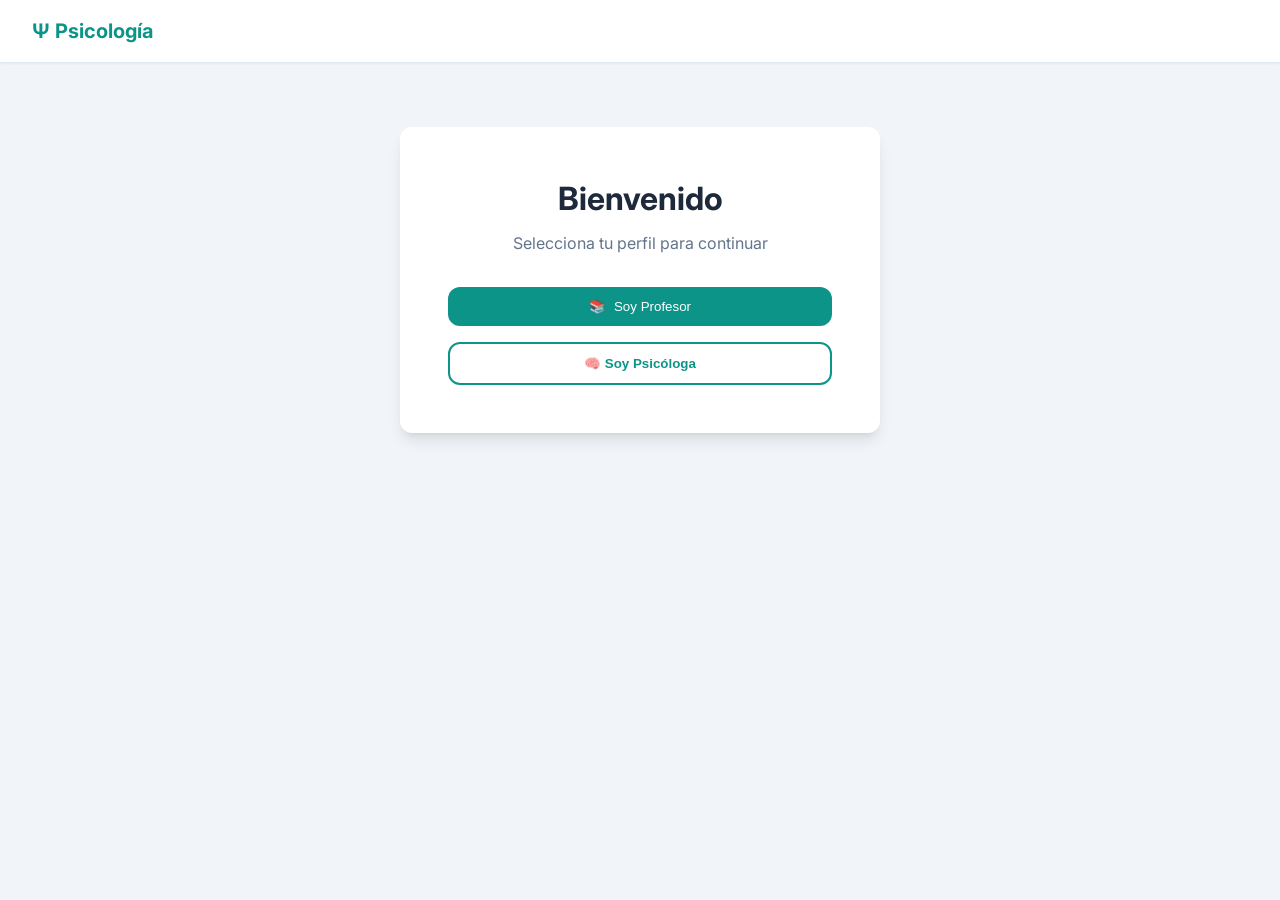
==== Desktop/Proyectos/Agendamiento_citas/index.html @ 6d6d8ee0 "Subiendo mi pagina" ====
<!DOCTYPE html>
<html lang="es">
<head>
    <meta charset="UTF-8">
    <meta name="viewport" content="width=device-width, initial-scale=1.0">
    <title>Agendamiento Psicología</title>
    <link rel="stylesheet" href="style.css">
    <link href="https://fonts.googleapis.com/css2?family=Inter:wght@300;400;500;600&display=swap" rel="stylesheet">
</head>
<body>
    <div id="app">
        <!-- Navigation / Header -->
        <header class="app-header">
            <div class="logo">Ψ Psicología</div>
            <nav id="nav-menu" class="hidden">
                <span id="user-display"></span>
                <button id="logout-btn" class="btn-secondary">Cerrar Sesión</button>
            </nav>
        </header>

        <!-- Main Content Area -->
        <main class="container">
            <!-- Login View -->
            <section id="login-view" class="view active">
                <div class="login-card">
                    <h1>Bienvenido</h1>
                    <p class="subtitle">Selecciona tu perfil para continuar</p>
                    <div class="login-options">
                        <button id="login-teacher-btn" class="btn-primary">
                            <span class="icon">📚</span> Soy Profesor
                        </button>
                        <button id="login-psych-btn" class="btn-outline">
                            <span class="icon">🧠</span> Soy Psicóloga
                        </button>
                    </div>
                </div>
            </section>

            <!-- Teacher Dashboard -->
            <section id="teacher-view" class="view hidden">
                <div class="dashboard-header">
                    <h2>Agendar Cita</h2>
                    <p>Selecciona un horario disponible para tu consulta.</p>
                </div>
                <div id="calendar-grid" class="calendar-grid">
                    <!-- Slots will be injected here by JS -->
                </div>
            </section>

            <!-- Psychologist Dashboard -->
            <section id="psych-view" class="view hidden">
                <div class="dashboard-header">
                    <h2>Mi Agenda</h2>
                    <p>Próximas citas programadas.</p>
                </div>
                <div id="schedule-list" class="schedule-list">
                    <!-- Appointments will be injected here by JS -->
                </div>
            </section>
        </main>

        <!-- Booking Modal -->
        <div id="booking-modal" class="modal hidden">
            <div class="modal-content">
                <h3>Confirmar Reserva</h3>
                <p id="modal-slot-info"></p>
                <form id="booking-form">
                    <div class="form-group">
                        <label for="teacher-name">Tu Nombre</label>
                        <input type="text" id="teacher-name" required placeholder="Ej. Juan Pérez">
                    </div>
                    <div class="form-group">
                        <label for="booking-reason">Motivo (Opcional)</label>
                        <textarea id="booking-reason" placeholder="Breve descripción..."></textarea>
                    </div>
                    <div class="modal-actions">
                        <button type="button" id="cancel-booking-btn" class="btn-secondary">Cancelar</button>
                        <button type="submit" class="btn-primary">Confirmar</button>
                    </div>
                </form>
            </div>
        </div>
    </div>

    <script src="app.js"></script>
</body>
</html>
---- Desktop/Proyectos/Agendamiento_citas/style.css ----
:root {
    --primary-color: #0d9488; /* Teal 600 */
    --primary-hover: #0f766e; /* Teal 700 */
    --secondary-color: #64748b; /* Slate 500 */
    --bg-color: #f1f5f9; /* Slate 100 */
    --card-bg: #ffffff;
    --text-main: #1e293b; /* Slate 800 */
    --text-muted: #64748b;
    --border-color: #e2e8f0;
    --success-color: #10b981;
    --error-color: #ef4444;
    --shadow-sm: 0 1px 2px 0 rgb(0 0 0 / 0.05);
    --shadow-md: 0 4px 6px -1px rgb(0 0 0 / 0.1), 0 2px 4px -2px rgb(0 0 0 / 0.1);
    --shadow-lg: 0 10px 15px -3px rgb(0 0 0 / 0.1), 0 4px 6px -4px rgb(0 0 0 / 0.1);
    --radius: 0.75rem;
    --font-family: 'Inter', sans-serif;
}

* {
    box-sizing: border-box;
    margin: 0;
    padding: 0;
}

body {
    font-family: var(--font-family);
    background-color: var(--bg-color);
    color: var(--text-main);
    line-height: 1.5;
    min-height: 100vh;
    display: flex;
    flex-direction: column;
}

/* Header */
.app-header {
    background-color: var(--card-bg);
    border-bottom: 1px solid var(--border-color);
    padding: 1rem 2rem;
    display: flex;
    justify-content: space-between;
    align-items: center;
    box-shadow: var(--shadow-sm);
}

.logo {
    font-weight: 700;
    font-size: 1.25rem;
    color: var(--primary-color);
    display: flex;
    align-items: center;
    gap: 0.5rem;
}

#nav-menu {
    display: flex;
    align-items: center;
    gap: 1rem;
}

#user-display {
    font-size: 0.9rem;
    color: var(--text-muted);
}

/* Layout */
.container {
    max-width: 1024px;
    margin: 2rem auto;
    padding: 0 1rem;
    width: 100%;
    flex: 1;
}

.view {
    display: none;
    animation: fadeIn 0.3s ease-in-out;
}

.view.active {
    display: block;
}

@keyframes fadeIn {
    from { opacity: 0; transform: translateY(10px); }
    to { opacity: 1; transform: translateY(0); }
}

/* Components */
.btn-primary {
    background-color: var(--primary-color);
    color: white;
    border: none;
    padding: 0.75rem 1.5rem;
    border-radius: var(--radius);
    font-weight: 500;
    cursor: pointer;
    transition: background-color 0.2s;
    display: inline-flex;
    align-items: center;
    justify-content: center;
    gap: 0.5rem;
}

.btn-primary:hover {
    background-color: var(--primary-hover);
}

.btn-secondary {
    background-color: transparent;
    color: var(--secondary-color);
    border: 1px solid var(--border-color);
    padding: 0.5rem 1rem;
    border-radius: var(--radius);
    cursor: pointer;
    transition: all 0.2s;
}

.btn-secondary:hover {
    background-color: var(--bg-color);
    color: var(--text-main);
}

.btn-outline {
    background-color: transparent;
    color: var(--primary-color);
    border: 2px solid var(--primary-color);
    padding: 0.75rem 1.5rem;
    border-radius: var(--radius);
    font-weight: 600;
    cursor: pointer;
    transition: all 0.2s;
}

.btn-outline:hover {
    background-color: var(--primary-color);
    color: white;
}

/* Login View */
.login-card {
    background: var(--card-bg);
    padding: 3rem;
    border-radius: var(--radius);
    box-shadow: var(--shadow-lg);
    text-align: center;
    max-width: 480px;
    margin: 4rem auto;
}

.login-card h1 {
    font-size: 2rem;
    margin-bottom: 0.5rem;
    color: var(--text-main);
}

.subtitle {
    color: var(--text-muted);
    margin-bottom: 2rem;
}

.login-options {
    display: flex;
    flex-direction: column;
    gap: 1rem;
}

/* Dashboard Headers */
.dashboard-header {
    margin-bottom: 2rem;
}

.dashboard-header h2 {
    font-size: 1.75rem;
    color: var(--text-main);
}

.dashboard-header p {
    color: var(--text-muted);
}

/* Calendar Grid */
.calendar-grid {
    display: grid;
    grid-template-columns: repeat(auto-fill, minmax(250px, 1fr));
    gap: 1.5rem;
}

.slot-card {
    background: var(--card-bg);
    border: 1px solid var(--border-color);
    border-radius: var(--radius);
    padding: 1.5rem;
    transition: all 0.2s;
    cursor: pointer;
    position: relative;
    overflow: hidden;
}

.slot-card:hover:not(.booked) {
    transform: translateY(-2px);
    box-shadow: var(--shadow-md);
    border-color: var(--primary-color);
}

.slot-card.booked {
    background-color: #f8fafc;
    border-color: var(--border-color);
    cursor: not-allowed;
    opacity: 0.7;
}

.slot-time {
    font-size: 1.25rem;
    font-weight: 600;
    color: var(--text-main);
    margin-bottom: 0.5rem;
}

.slot-date {
    font-size: 0.9rem;
    color: var(--text-muted);
    margin-bottom: 1rem;
}

.slot-status {
    font-size: 0.8rem;
    font-weight: 600;
    text-transform: uppercase;
    letter-spacing: 0.05em;
}

.status-available { color: var(--success-color); }
.status-booked { color: var(--secondary-color); }

/* Psychologist List View */
.schedule-list {
    background: var(--card-bg);
    border-radius: var(--radius);
    box-shadow: var(--shadow-sm);
    overflow: hidden;
}

.schedule-item {
    padding: 1.5rem;
    border-bottom: 1px solid var(--border-color);
    display: flex;
    justify-content: space-between;
    align-items: center;
}

.schedule-item:last-child {
    border-bottom: none;
}

.schedule-time-block {
    display: flex;
    flex-direction: column;
}

.time-large {
    font-size: 1.25rem;
    font-weight: 600;
    color: var(--primary-color);
}

.schedule-details {
    flex: 1;
    margin-left: 2rem;
}

.student-name {
    font-weight: 600;
    color: var(--text-main);
}

.booking-note {
    font-size: 0.9rem;
    color: var(--text-muted);
    margin-top: 0.25rem;
}

/* Modal */
.modal {
    position: fixed;
    top: 0;
    left: 0;
    width: 100%;
    height: 100%;
    background: rgba(0, 0, 0, 0.5);
    display: flex;
    justify-content: center;
    align-items: center;
    z-index: 1000;
    backdrop-filter: blur(4px);
}

.modal.hidden {
    display: none;
}

.modal-content {
    background: var(--card-bg);
    padding: 2rem;
    border-radius: var(--radius);
    width: 100%;
    max-width: 400px;
    box-shadow: var(--shadow-lg);
    animation: slideUp 0.3s ease-out;
}

@keyframes slideUp {
    from { opacity: 0; transform: translateY(20px); }
    to { opacity: 1; transform: translateY(0); }
}

.modal-content h3 {
    margin-bottom: 1rem;
    color: var(--text-main);
}

.form-group {
    margin-bottom: 1rem;
}

.form-group label {
    display: block;
    font-size: 0.9rem;
    font-weight: 500;
    margin-bottom: 0.5rem;
    color: var(--text-main);
}

.form-group input,
.form-group textarea {
    width: 100%;
    padding: 0.75rem;
    border: 1px solid var(--border-color);
    border-radius: 0.5rem;
    font-family: var(--font-family);
    font-size: 1rem;
    transition: border-color 0.2s;
}

.form-group input:focus,
.form-group textarea:focus {
    outline: none;
    border-color: var(--primary-color);
    box-shadow: 0 0 0 3px rgba(13, 148, 136, 0.1);
}

.modal-actions {
    display: flex;
    justify-content: flex-end;
    gap: 1rem;
    margin-top: 1.5rem;
}

/* Utility to hide elements */
.hidden {
    display: none !important;
}
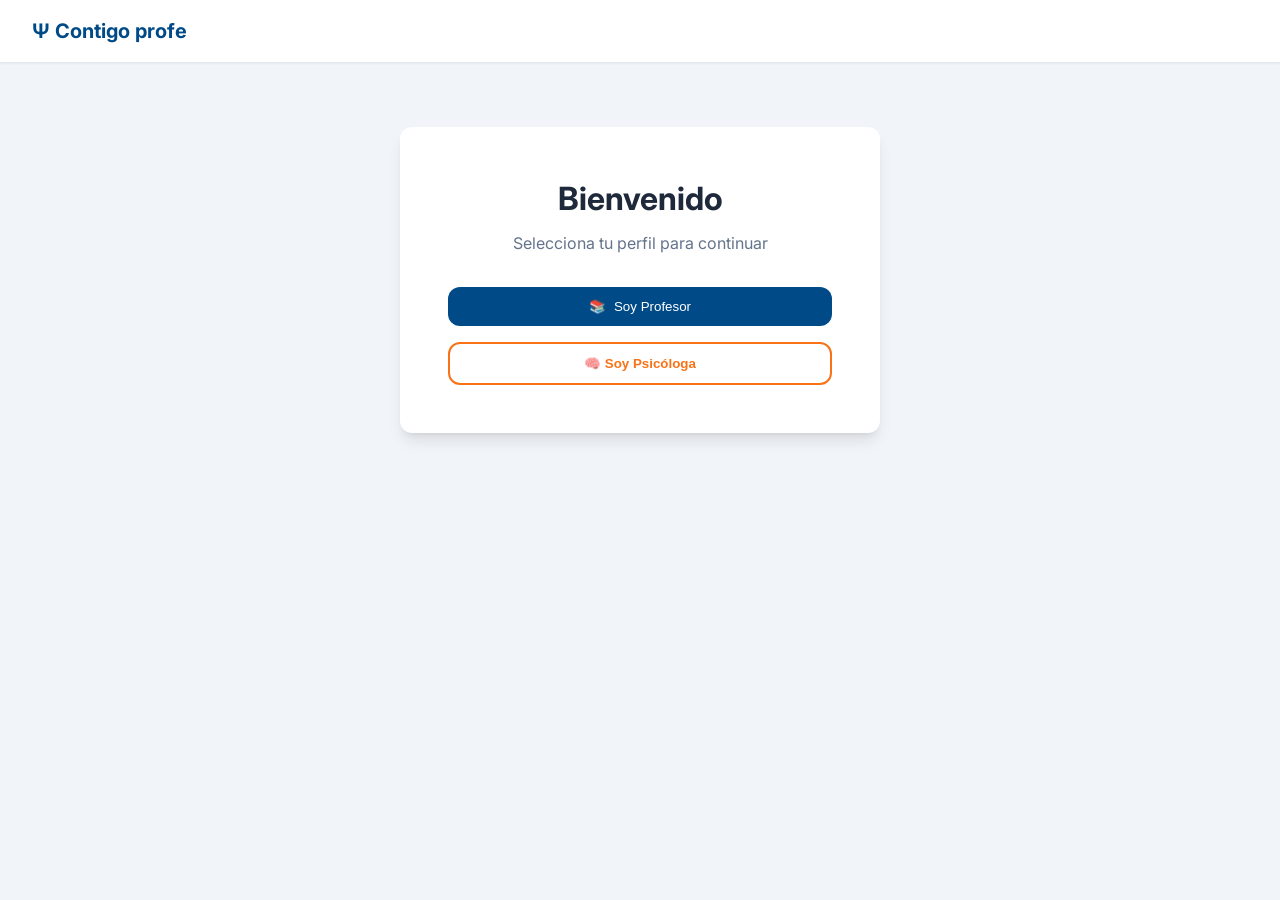
==== commit a22fac16: "fix: actualizando la ubicación correcta de los archivos para Vercel" ====
--- a/Desktop/Proyectos/Agendamiento_citas/index.html
+++ b/Desktop/Proyectos/Agendamiento_citas/index.html
@@ -1,5 +1,6 @@
 <!DOCTYPE html>
 <html lang="es">
+
 <head>
     <meta charset="UTF-8">
     <meta name="viewport" content="width=device-width, initial-scale=1.0">
@@ -7,11 +8,12 @@
     <link rel="stylesheet" href="style.css">
     <link href="https://fonts.googleapis.com/css2?family=Inter:wght@300;400;500;600&display=swap" rel="stylesheet">
 </head>
+
 <body>
     <div id="app">
         <!-- Navigation / Header -->
         <header class="app-header">
-            <div class="logo">Ψ Psicología</div>
+            <div class="logo">Ψ Contigo profe</div>
             <nav id="nav-menu" class="hidden">
                 <span id="user-display"></span>
                 <button id="logout-btn" class="btn-secondary">Cerrar Sesión</button>
@@ -25,14 +27,32 @@
                 <div class="login-card">
                     <h1>Bienvenido</h1>
                     <p class="subtitle">Selecciona tu perfil para continuar</p>
-                    <div class="login-options">
+                    <div id="login-selection" class="login-options">
                         <button id="login-teacher-btn" class="btn-primary">
                             <span class="icon">📚</span> Soy Profesor
                         </button>
-                        <button id="login-psych-btn" class="btn-outline">
+                        <button id="show-psych-login-btn" class="btn-outline">
                             <span class="icon">🧠</span> Soy Psicóloga
                         </button>
                     </div>
+
+                    <form id="psych-login-form" class="hidden" style="margin-top: 1.5rem; text-align: left;">
+                        <div class="form-group">
+                            <label for="psych-username">Usuario</label>
+                            <input type="text" id="psych-username" required placeholder="admin">
+                        </div>
+                        <div class="form-group">
+                            <label for="psych-password">Contraseña</label>
+                            <input type="password" id="psych-password" required placeholder="1234">
+                        </div>
+                        <div style="color: var(--error-color); font-size: 0.85rem; margin-bottom: 1rem; display: none;"
+                            id="login-error-msg">Credenciales incorrectas</div>
+                        <div style="display: flex; gap: 1rem;">
+                            <button type="button" id="back-to-selection-btn" class="btn-secondary"
+                                style="flex: 1;">Volver</button>
+                            <button type="submit" class="btn-primary" style="flex: 1;">Entrar</button>
+                        </div>
+                    </form>
                 </div>
             </section>
 
@@ -40,10 +60,35 @@
             <section id="teacher-view" class="view hidden">
                 <div class="dashboard-header">
                     <h2>Agendar Cita</h2>
-                    <p>Selecciona un horario disponible para tu consulta.</p>
+                    <p>Selecciona un día para ver los horarios disponibles.</p>
                 </div>
-                <div id="calendar-grid" class="calendar-grid">
-                    <!-- Slots will be injected here by JS -->
+
+                <div class="calendar-container">
+                    <div class="calendar-header">
+                        <button id="prev-month-btn" class="btn-icon">&lt;</button>
+                        <h3 id="current-month-display">Mes Año</h3>
+                        <button id="next-month-btn" class="btn-icon">&gt;</button>
+                    </div>
+                    <div class="calendar-weekdays">
+                        <div>Lun</div>
+                        <div>Mar</div>
+                        <div>Mié</div>
+                        <div>Jue</div>
+                        <div>Vie</div>
+                        <div>Sáb</div>
+                        <div>Dom</div>
+                    </div>
+                    <div id="calendar-days" class="calendar-days">
+                        <!-- Days will be injected here -->
+                    </div>
+                </div>
+
+                <div id="slots-container" class="hidden" style="margin-top: 2rem;">
+                    <h3 style="margin-bottom: 1rem; font-size: 1.2rem;">Horarios Disponibles para <span
+                            id="selected-date-display" style="color: var(--primary-color);"></span></h3>
+                    <div id="calendar-grid" class="calendar-grid">
+                        <!-- Slots will be injected here by JS -->
+                    </div>
                 </div>
             </section>
 
@@ -70,6 +115,20 @@
                         <input type="text" id="teacher-name" required placeholder="Ej. Juan Pérez">
                     </div>
                     <div class="form-group">
+                        <label for="teacher-cedula">No. de Cédula</label>
+                        <input type="text" id="teacher-cedula" required placeholder="123456789" pattern="[0-9]*"
+                            title="Solo números">
+                    </div>
+                    <div class="form-group">
+                        <label for="teacher-sede">Sede</label>
+                        <select id="teacher-sede" required
+                            style="width: 100%; padding: 0.75rem; border: 1px solid var(--border-color); border-radius: 0.5rem; font-family: var(--font-family); font-size: 1rem;">
+                            <option value="" disabled selected>Selecciona tu sede</option>
+                            <option value="Sede A">Sede A</option>
+                            <option value="Sede B">Sede B</option>
+                        </select>
+                    </div>
+                    <div class="form-group">
                         <label for="booking-reason">Motivo (Opcional)</label>
                         <textarea id="booking-reason" placeholder="Breve descripción..."></textarea>
                     </div>
@@ -84,4 +143,5 @@
 
     <script src="app.js"></script>
 </body>
-</html>
+
+</html>
--- a/Desktop/Proyectos/Agendamiento_citas/style.css
+++ b/Desktop/Proyectos/Agendamiento_citas/style.css
@@ -1,10 +1,14 @@
 :root {
-    --primary-color: #0d9488; /* Teal 600 */
-    --primary-hover: #0f766e; /* Teal 700 */
-    --secondary-color: #64748b; /* Slate 500 */
-    --bg-color: #f1f5f9; /* Slate 100 */
+    --primary-color: #004b87;
+    /* Goleman Blue */
+    --primary-hover: #003366;
+    --secondary-color: #64748b;
+    --accent-color: #f97316;
+    /* Goleman Orange */
+    --accent-hover: #ea580c;
+    --bg-color: #f1f5f9;
     --card-bg: #ffffff;
-    --text-main: #1e293b; /* Slate 800 */
+    --text-main: #1e293b;
     --text-muted: #64748b;
     --border-color: #e2e8f0;
     --success-color: #10b981;
@@ -82,8 +86,15 @@
 }
 
 @keyframes fadeIn {
-    from { opacity: 0; transform: translateY(10px); }
-    to { opacity: 1; transform: translateY(0); }
+    from {
+        opacity: 0;
+        transform: translateY(10px);
+    }
+
+    to {
+        opacity: 1;
+        transform: translateY(0);
+    }
 }
 
 /* Components */
@@ -123,8 +134,8 @@
 
 .btn-outline {
     background-color: transparent;
-    color: var(--primary-color);
-    border: 2px solid var(--primary-color);
+    color: var(--accent-color);
+    border: 2px solid var(--accent-color);
     padding: 0.75rem 1.5rem;
     border-radius: var(--radius);
     font-weight: 600;
@@ -133,7 +144,7 @@
 }
 
 .btn-outline:hover {
-    background-color: var(--primary-color);
+    background-color: var(--accent-color);
     color: white;
 }
 
@@ -230,8 +241,13 @@
     letter-spacing: 0.05em;
 }
 
-.status-available { color: var(--success-color); }
-.status-booked { color: var(--secondary-color); }
+.status-available {
+    color: var(--success-color);
+}
+
+.status-booked {
+    color: var(--secondary-color);
+}
 
 /* Psychologist List View */
 .schedule-list {
@@ -310,8 +326,15 @@
 }
 
 @keyframes slideUp {
-    from { opacity: 0; transform: translateY(20px); }
-    to { opacity: 1; transform: translateY(0); }
+    from {
+        opacity: 0;
+        transform: translateY(20px);
+    }
+
+    to {
+        opacity: 1;
+        transform: translateY(0);
+    }
 }
 
 .modal-content h3 {
@@ -360,3 +383,142 @@
 .hidden {
     display: none !important;
 }
+
+/* Calendar UI */
+.calendar-container {
+    background: var(--card-bg);
+    border-radius: var(--radius);
+    padding: 1.5rem;
+    box-shadow: var(--shadow-sm);
+    border: 1px solid var(--border-color);
+}
+
+.calendar-header {
+    display: flex;
+    justify-content: space-between;
+    align-items: center;
+    margin-bottom: 1.5rem;
+}
+
+.calendar-header h3 {
+    font-size: 1.25rem;
+    color: var(--text-main);
+}
+
+.btn-icon {
+    background: transparent;
+    border: 1px solid var(--border-color);
+    border-radius: 50%;
+    width: 32px;
+    height: 32px;
+    display: flex;
+    align-items: center;
+    justify-content: center;
+    cursor: pointer;
+    transition: all 0.2s;
+}
+
+.btn-icon:hover {
+    background: var(--bg-color);
+    color: var(--primary-color);
+}
+
+.calendar-weekdays {
+    display: grid;
+    grid-template-columns: repeat(7, 1fr);
+    text-align: center;
+    font-weight: 600;
+    font-size: 0.85rem;
+    color: var(--text-muted);
+    margin-bottom: 0.5rem;
+}
+
+.calendar-days {
+    display: grid;
+    grid-template-columns: repeat(7, 1fr);
+    gap: 0.25rem;
+}
+
+.calendar-day {
+    aspect-ratio: 1;
+    display: flex;
+    align-items: center;
+    justify-content: center;
+    border-radius: var(--radius);
+    cursor: pointer;
+    font-size: 0.95rem;
+    transition: all 0.2s;
+}
+
+.calendar-day:not(.empty):not(.disabled):hover {
+    background-color: var(--bg-color);
+    color: var(--primary-color);
+}
+
+.calendar-day.empty {
+    cursor: default;
+}
+
+.calendar-day.disabled {
+    color: #cbd5e1;
+    cursor: not-allowed;
+    background-color: #f8fafc;
+}
+
+.calendar-day.selected {
+    background-color: var(--primary-color);
+    color: white;
+    font-weight: 600;
+}
+
+/* Schedule Actions for Psych View */
+.schedule-actions {
+    display: flex;
+    flex-direction: column;
+    gap: 0.5rem;
+    margin-left: 1rem;
+}
+
+.btn-action {
+    background: transparent;
+    border: 1px solid var(--border-color);
+    padding: 0.5rem 0.75rem;
+    border-radius: var(--radius);
+    cursor: pointer;
+    font-size: 0.85rem;
+    font-weight: 500;
+    transition: all 0.2s;
+    display: flex;
+    align-items: center;
+    gap: 0.25rem;
+}
+
+.btn-action.done {
+    color: var(--success-color);
+    border-color: var(--success-color);
+}
+
+.btn-action.done:hover {
+    background: var(--success-color);
+    color: white;
+}
+
+.btn-action.cancel {
+    color: var(--error-color);
+    border-color: var(--error-color);
+}
+
+.btn-action.cancel:hover {
+    background: var(--error-color);
+    color: white;
+}
+
+.schedule-item.status-done {
+    opacity: 0.6;
+    background-color: #f8fafc;
+}
+
+.schedule-item.status-done .time-large {
+    text-decoration: line-through;
+    color: var(--text-muted);
+}
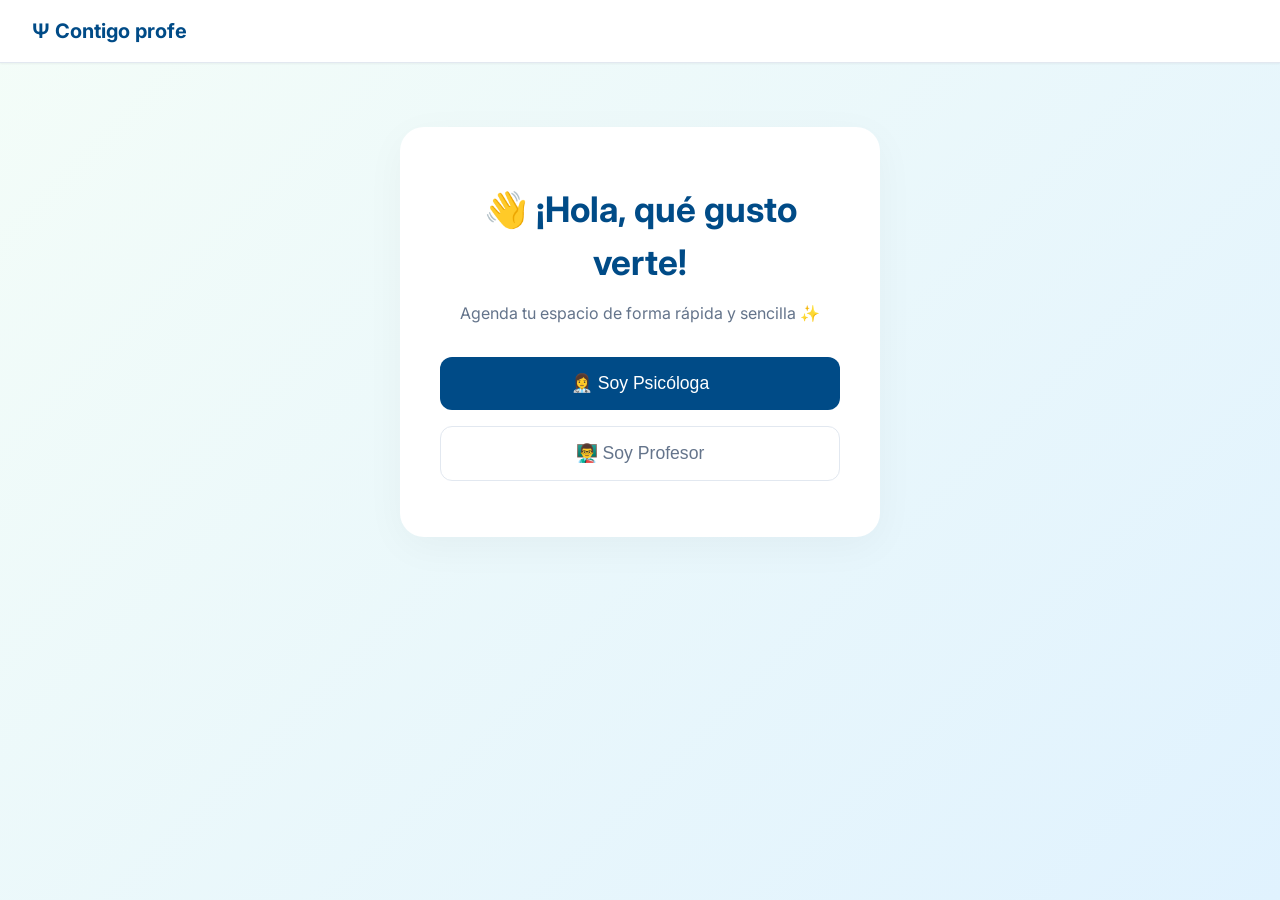
==== commit cbd6c238: "fix: copy updated files to nested directory for Vercel deployment" ====
--- a/Desktop/Proyectos/Agendamiento_citas/index.html
+++ b/Desktop/Proyectos/Agendamiento_citas/index.html
@@ -25,15 +25,13 @@
             <!-- Login View -->
             <section id="login-view" class="view active">
                 <div class="login-card">
-                    <h1>Bienvenido</h1>
-                    <p class="subtitle">Selecciona tu perfil para continuar</p>
+                    <h1>👋 ¡Hola, qué gusto verte!</h1>
+                    <p class="subtitle">Agenda tu espacio de forma rápida y sencilla ✨</p>
                     <div id="login-selection" class="login-options">
-                        <button id="login-teacher-btn" class="btn-primary">
-                            <span class="icon">📚</span> Soy Profesor
-                        </button>
-                        <button id="show-psych-login-btn" class="btn-outline">
-                            <span class="icon">🧠</span> Soy Psicóloga
-                        </button>
+                        <button id="show-psych-login-btn" class="btn-primary"
+                            style="font-size: 1.1rem; padding: 1rem;">👩‍⚕️ Soy Psicóloga</button>
+                        <button id="login-teacher-btn" class="btn-secondary"
+                            style="font-size: 1.1rem; padding: 1rem;">👨‍🏫 Soy Profesor</button>
                     </div>
 
                     <form id="psych-login-form" class="hidden" style="margin-top: 1.5rem; text-align: left;">
@@ -58,48 +56,63 @@
 
             <!-- Teacher Dashboard -->
             <section id="teacher-view" class="view hidden">
-                <div class="dashboard-header">
-                    <h2>Agendar Cita</h2>
-                    <p>Selecciona un día para ver los horarios disponibles.</p>
+                <div class="header-actions" style="margin-bottom: 0.5rem; text-align: left;">
+                    <h2 style="font-size: 1.8rem; margin-bottom: 0.2rem;">📅 Agendar Cita</h2>
+                    <p class="subtitle" style="text-align: left; margin-bottom: 1.5rem;">Selecciona una fecha y descubre
+                        los espacios que tenemos para ti. 🌿</p>
                 </div>
 
-                <div class="calendar-container">
-                    <div class="calendar-header">
-                        <button id="prev-month-btn" class="btn-icon">&lt;</button>
-                        <h3 id="current-month-display">Mes Año</h3>
-                        <button id="next-month-btn" class="btn-icon">&gt;</button>
+                <div class="split-layout">
+                    <!-- Izquierda: Calendario -->
+                    <div class="calendar-section">
+                        <div class="calendar-container">
+                            <div class="calendar-header">
+                                <button id="prev-month-btn" class="btn-icon">❮</button>
+                                <h3 id="current-month-year">...</h3>
+                                <button id="next-month-btn" class="btn-icon">❯</button>
+                            </div>
+                            <div class="calendar-weekdays">
+                                <div>Lun</div>
+                                <div>Mar</div>
+                                <div>Mié</div>
+                                <div>Jue</div>
+                                <div>Vie</div>
+                                <div>Sáb</div>
+                                <div>Dom</div>
+                            </div>
+                            <div id="calendar-days" class="calendar-days">
+                                <!-- Calendar days injected by JS -->
+                            </div>
+                        </div>
                     </div>
-                    <div class="calendar-weekdays">
-                        <div>Lun</div>
-                        <div>Mar</div>
-                        <div>Mié</div>
-                        <div>Jue</div>
-                        <div>Vie</div>
-                        <div>Sáb</div>
-                        <div>Dom</div>
-                    </div>
-                    <div id="calendar-days" class="calendar-days">
-                        <!-- Days will be injected here -->
-                    </div>
-                </div>
 
-                <div id="slots-container" class="hidden" style="margin-top: 2rem;">
-                    <h3 style="margin-bottom: 1rem; font-size: 1.2rem;">Horarios Disponibles para <span
-                            id="selected-date-display" style="color: var(--primary-color);"></span></h3>
-                    <div id="calendar-grid" class="calendar-grid">
-                        <!-- Slots will be injected here by JS -->
+                    <!-- Derecha: Horarios -->
+                    <div class="timeslot-section">
+                        <div id="slots-container" class="slots-container hidden">
+                            <h3 id="selected-date-title"
+                                style="margin-bottom: 1rem; color: var(--text-muted); font-weight: 500; font-size: 0.95rem;">
+                                Elegí desde las opciones:</h3>
+                            <div id="time-slots" class="time-slots split-style-slots">
+                                <!-- Time slots injected by JS -->
+                            </div>
+                            <button id="confirm-booking-btn" class="btn-primary"
+                                style="width: 100%; margin-top: 1rem; padding: 1rem; font-size: 1.1rem; display: none;">Confirmar
+                                cita ✨</button>
+                        </div>
                     </div>
                 </div>
             </section>
 
             <!-- Psychologist Dashboard -->
             <section id="psych-view" class="view hidden">
-                <div class="dashboard-header">
-                    <h2>Mi Agenda</h2>
-                    <p>Próximas citas programadas.</p>
+                <div class="header-actions" style="margin-bottom: 0.5rem; text-align: left;">
+                    <h2 style="font-size: 1.6rem; margin-bottom: 0.2rem;">⭐ Estas son tus próximas citas programadas
+                    </h2>
+                    <p class="subtitle" style="text-align: left; margin-bottom: 1.5rem;">Dra. Daniela Ortega · Psicóloga
+                        Goleman</p>
                 </div>
-                <div id="schedule-list" class="schedule-list">
-                    <!-- Appointments will be injected here by JS -->
+                <div id="schedule-list" class="schedule-list continuous-rows">
+                    <!-- Schedule items injected by JS -->
                 </div>
             </section>
         </main>
@@ -139,6 +152,21 @@
                 </form>
             </div>
         </div>
+
+        <!-- Cancel Confirmation Modal -->
+        <div id="cancel-modal" class="modal hidden">
+            <div class="modal-content" style="text-align: center;">
+                <h3 style="font-size: 1.5rem; margin-bottom: 0.5rem; color: var(--text-main);">Cancelar Cita</h3>
+                <p style="margin-bottom: 1.5rem; color: var(--text-muted); font-size: 0.95rem;">¿Estás seguro de
+                    cancelar esta cita? La hora volverá a estar libre de inmediato para que otro profesor agende.</p>
+                <div class="modal-actions" style="justify-content: center;">
+                    <button type="button" id="abort-cancel-btn" class="btn-secondary" style="flex: 1;">Conservar
+                        Cita</button>
+                    <button type="button" id="confirm-cancel-btn" class="btn-primary"
+                        style="flex: 1; background-color: var(--error-color); border: none;">Sí, cancelar</button>
+                </div>
+            </div>
+        </div>
     </div>
 
     <script src="app.js"></script>
--- a/Desktop/Proyectos/Agendamiento_citas/style.css
+++ b/Desktop/Proyectos/Agendamiento_citas/style.css
@@ -28,7 +28,7 @@
 
 body {
     font-family: var(--font-family);
-    background-color: var(--bg-color);
+    background: linear-gradient(135deg, #f4fdf8 0%, #e0f2fe 100%);
     color: var(--text-main);
     line-height: 1.5;
     min-height: 100vh;
@@ -63,8 +63,9 @@
 }
 
 #user-display {
-    font-size: 0.9rem;
-    color: var(--text-muted);
+    font-size: 0.95rem;
+    font-weight: 500;
+    color: var(--primary-color);
 }
 
 /* Layout */
@@ -151,18 +152,18 @@
 /* Login View */
 .login-card {
     background: var(--card-bg);
-    padding: 3rem;
-    border-radius: var(--radius);
-    box-shadow: var(--shadow-lg);
+    padding: 3.5rem 2.5rem;
+    border-radius: 24px;
+    box-shadow: 0 10px 40px rgba(0, 0, 0, 0.04);
     text-align: center;
     max-width: 480px;
     margin: 4rem auto;
 }
 
 .login-card h1 {
-    font-size: 2rem;
-    margin-bottom: 0.5rem;
-    color: var(--text-main);
+    font-size: 2.2rem;
+    margin-bottom: 0.75rem;
+    color: var(--primary-color);
 }
 
 .subtitle {
@@ -521,4 +522,127 @@
 .schedule-item.status-done .time-large {
     text-decoration: line-through;
     color: var(--text-muted);
+}
+
+/* --- Nuevos Estilos del Rediseño UI --- */
+.split-layout {
+    display: flex;
+    gap: 2rem;
+    flex-wrap: wrap;
+    align-items: flex-start;
+}
+
+.calendar-section {
+    flex: 1;
+    min-width: 320px;
+}
+
+.timeslot-section {
+    flex: 1;
+    min-width: 320px;
+    background: var(--card-bg);
+    border-radius: 24px;
+    padding: 2rem;
+    box-shadow: 0 8px 30px rgba(0, 0, 0, 0.03);
+    border: 1px solid var(--border-color);
+}
+
+.split-style-slots {
+    display: flex;
+    flex-direction: column;
+    gap: 0.8rem;
+    max-height: 400px;
+    overflow-y: auto;
+    padding-right: 0.5rem;
+}
+
+.split-style-slots::-webkit-scrollbar {
+    width: 6px;
+}
+
+.split-style-slots::-webkit-scrollbar-thumb {
+    background-color: #cbd5e1;
+    border-radius: 10px;
+}
+
+.split-style-slots .slot-card {
+    display: flex;
+    justify-content: space-between;
+    align-items: center;
+    padding: 1rem 1.2rem;
+    border-radius: 12px;
+    margin-bottom: 0;
+    box-shadow: none;
+    border: 1px solid var(--border-color);
+}
+
+.split-style-slots .slot-card.booked {
+    border: 1px dashed var(--border-color);
+    background: transparent;
+}
+
+.split-style-slots .slot-time {
+    font-size: 1.1rem;
+    margin-bottom: 0;
+}
+
+.split-style-slots .slot-status {
+    background: #f1f5f9;
+    padding: 0.4rem 0.8rem;
+    border-radius: 20px;
+    font-size: 0.75rem;
+}
+
+.split-style-slots .slot-card.booked .slot-status {
+    background: #e2e8f0;
+}
+
+.split-style-slots .slot-card:not(.booked) .slot-status {
+    background: #e0f2fe;
+    color: var(--primary-color);
+}
+
+.split-style-slots .slot-card.selected {
+    background-color: var(--primary-color);
+    color: white;
+    border-color: var(--primary-color);
+    box-shadow: 0 4px 15px rgba(0, 75, 135, 0.2);
+}
+
+.split-style-slots .slot-card.selected .slot-time {
+    color: white;
+}
+
+.split-style-slots .slot-card.selected .slot-status {
+    background: var(--primary-hover);
+    color: white;
+}
+
+/* Continuous Rows Schedule */
+.continuous-rows.schedule-list {
+    background: transparent;
+    box-shadow: none;
+    border-radius: 0;
+}
+
+.continuous-rows .schedule-item {
+    background: var(--card-bg);
+    border-radius: 20px;
+    margin-bottom: 1rem;
+    border: 1px solid var(--border-color);
+    box-shadow: 0 4px 20px rgba(0, 0, 0, 0.02);
+    display: flex;
+    align-items: center;
+}
+
+.continuous-rows .schedule-time-block {
+    min-width: 140px;
+    border-right: 2px solid var(--border-color);
+    margin-right: 1.5rem;
+    padding-right: 1.5rem;
+}
+
+.continuous-rows .schedule-actions {
+    flex-direction: row;
+    align-items: center;
 }
